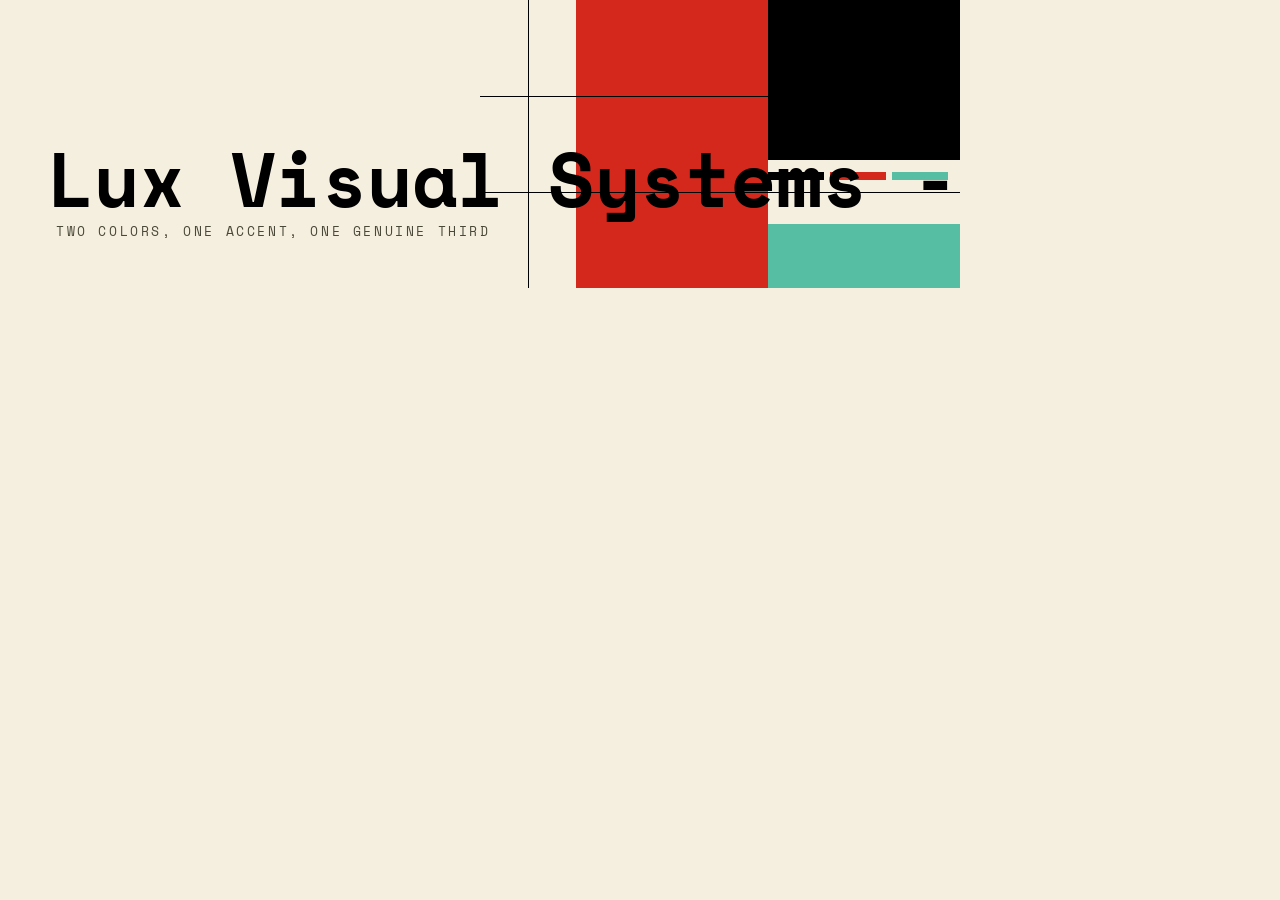
==== docs/banner.html @ a93719be "refactor(branding)!: unify the Lux Visual Systems family" ====
<!doctype html>
<html lang="en">
<head>
  <meta charset="utf-8" />
  <title>Lux Visual Systems - Tri-Swiss — banner</title>
  <!-- The house banner: the design system's cover. Rendered to
       docs/assets/banner-light.png and banner-dark.png by
       scripts/capture/banner.sh (headless Chrome, 960x288 at 2x).
       Add ?dark to render the dark theme.
       Derivation: primary slab 192x288 (3x 64) at x=576 bleeding top and
       bottom; foreground block 192x160 at x=768 bleeding top and right;
       highlight block 192x64 at x=768 y=224, the third color kept smaller
       than Red's block as the system caps it, separated from Red by the ink
       block and a 64px ground gap so the two accents never touch; three 1px
       border rules (y=96, y=192, x=528) because the system is "borders, not
       shadows"; the tri-part segment stripe (ink/red/turquoise, 56x8, gap 6)
       as the one place the accents meet; name in the display face at 76px so
       it fits the 440px text zone; 64px grid pitch throughout. -->
  <link rel="preconnect" href="https://fonts.googleapis.com" />
  <link rel="preconnect" href="https://fonts.gstatic.com" crossorigin />
  <link href="https://fonts.googleapis.com/css2?family=Space+Mono:wght@400;700&display=swap" rel="stylesheet" />
  <link rel="stylesheet" href="assets/site.css" />
  <style>
    html, body { margin:0; width:960px; height:288px; overflow:hidden; }
    .banner { position:relative; width:960px; height:288px; background:var(--background); }
    .banner svg { position:absolute; inset:0; display:block; }
    .banner .red { fill:var(--primary); }
    .banner .ink { fill:var(--foreground); }
    .banner .turq { fill:var(--highlight); }
    .banner .rule { stroke:var(--border); stroke-width:1; fill:none; }
    .banner .name { position:absolute; left:48px; bottom:74px; margin:0; font-family:var(--font-mono);
      font-weight:700; font-size:76px; line-height:.92; letter-spacing:-0.02em; color:var(--foreground); white-space:nowrap; }
    .banner .tag { position:absolute; left:48px; bottom:44px; margin:0; font-family:var(--font-mono); font-size:13px;
      letter-spacing:0.2em; text-transform:uppercase; color:var(--muted-foreground); }
  </style>
  <script>if (location.search.indexOf("dark") !== -1) document.documentElement.classList.add("dark");</script>
</head>
<body>
  <div class="banner">
    <svg width="960" height="288" viewBox="0 0 960 288" aria-hidden="true">
      <rect class="red" x="576" y="0" width="192" height="288"/>
      <rect class="ink" x="768" y="0" width="192" height="160"/>
      <rect class="turq" x="768" y="224" width="192" height="64"/>
      <line class="rule" x1="480" y1="96.5" x2="960" y2="96.5"/>
      <line class="rule" x1="480" y1="192.5" x2="960" y2="192.5"/>
      <line class="rule" x1="528.5" y1="0" x2="528.5" y2="288"/>
      <rect class="ink" x="768" y="172" width="56" height="8"/>
      <rect class="red" x="830" y="172" width="56" height="8"/>
      <rect class="turq" x="892" y="172" width="56" height="8"/>
    </svg>
    <p class="name">Lux Visual Systems - Tri-Swiss</p>
    <p class="tag">Two colors, one accent, one genuine third</p>
  </div>
</body>
</html>
---- docs/assets/site.css ----
/* Lux Visual Systems - Tri-Swiss — documentation site stylesheet.
 * Tokens mirror skills/lux-visual-systems-tri-swiss/assets/theme.css exactly; keep them in sync.
 * Everything below the token blocks is the showcase/documentation chrome and the
 * component patterns documented in skills/lux-visual-systems-tri-swiss/references/components.md. */

:root {
  --background:#f5efe0; --foreground:#000000; --card:#faf6ec; --card-foreground:#000000;
  --primary:#d3281b; --primary-foreground:#f5efe0; --primary-foreground-strong:#faf6ec; --secondary:#000000; --secondary-foreground:#f5efe0;
  --muted:#ebe5d5; --muted-foreground:#4a4838; --border:#000000; --input:#faf6ec; --ring:#d3281b;
  --highlight:#56bfa3; --highlight-foreground:#000000;
  --radius:0.5rem;
  /* Role fonts — Space flavor (default). --font-serif is shared by both flavors and
     is never overridden by .geist. --font-display defaults to --font-mono until the
     .jost accent is applied. */
  --font-mono:'Space Mono',ui-monospace,monospace; --font-sans:'Space Grotesk',system-ui,sans-serif;
  --font-serif:'Zilla Slab',Georgia,serif; --font-display:var(--font-mono);
}
/* Geist flavor — class="geist" on <html>; composes with .dark and .jost. */
.geist { --font-mono:'Geist Mono',ui-monospace,monospace; --font-sans:'Geist',system-ui,sans-serif; }
/* Jost heading accent — not a flavor, an independent on/off switch. */
.jost { --font-display:'Jost',system-ui,sans-serif; }
.dark {
  --background:#000000; --foreground:#f5efe0; --card:#161616; --card-foreground:#f5efe0;
  --primary:#e2503f; --primary-foreground:#f5efe0; --primary-foreground-strong:#1a120e; --secondary:#f5efe0; --secondary-foreground:#000000;
  --muted:#1f1f1f; --muted-foreground:#a8a696; --border:#f5efe0; --input:#161616; --ring:#e2503f;
  --highlight:#63cbae; --highlight-foreground:#000000;
}

/* ---------- Base ---------- */
* { box-sizing:border-box; }
html { scroll-behavior:smooth; }
body { margin:0; background:var(--background); color:var(--foreground);
  font-family:var(--font-sans); line-height:1.65;
  -webkit-font-smoothing:antialiased; font-feature-settings:"kern","liga","calt"; }
h1,h2,h3,h4,h5,h6 { font-family:var(--font-display); font-weight:700; margin:0; }
h1 { font-size:3rem; letter-spacing:-0.02em; line-height:1.1; }
h2 { font-size:2.25rem; letter-spacing:-0.02em; line-height:1.15; }
h3 { font-size:1.5rem; line-height:1.3; }
h4 { font-size:1.25rem; line-height:1.3; }
h5 { font-size:1.125rem; line-height:1.3; }
p { margin:0; }
p + p { margin-top:14px; }
a { color:inherit; }
code { font-family:var(--font-mono); font-size:0.85em; background:var(--muted); padding:1px 5px; }
pre { font-family:var(--font-mono); font-size:0.85rem; line-height:1.6; background:var(--muted);
  border:1px solid var(--border); padding:16px 20px; margin:0; overflow:auto; }
pre code { background:none; padding:0; font-size:inherit; }
blockquote { font-family:var(--font-serif); font-style:italic; font-size:1.5rem; line-height:1.45;
  border-left:2px solid var(--border); margin:40px 0 0; padding:2px 0 2px 24px; max-width:62ch; }
.label { font-family:var(--font-mono); font-size:0.75rem; text-transform:uppercase;
  letter-spacing:0.2em; color:var(--muted-foreground); }
.label.active, .label-active { color:var(--foreground); font-weight:700; }
.muted { color:var(--muted-foreground); }
.small { font-size:0.85rem; }
.lead { font-size:1.15rem; max-width:60ch; }
.measure { max-width:66ch; }
.mono { font-family:var(--font-mono); }
.serif { font-family:var(--font-serif); }
.tnum { font-variant-numeric:tabular-nums; font-feature-settings:"tnum" 1; }
.accent-word { color:var(--primary); }
.hl { color:var(--highlight); }
.icon { width:20px; height:20px; fill:none; stroke:currentColor;
  stroke-width:1.5; stroke-linecap:square; stroke-linejoin:miter; }

/* Section header: heading beside a rule; border by default, primary when emphasized. */
.divider { display:flex; align-items:baseline; gap:12px; margin:0 0 24px; }
.divider .rule { height:1px; flex:1; background:var(--border); }
.divider .rule.red { background:var(--primary); }
.divider .stripe { align-self:center; }
section { padding:64px 0; border-top:1px solid var(--border); }
section.first { border-top:none; padding-top:0; }
.sub { margin:-8px 0 24px; }

/* Tri-part segment stripe: ink, Red, Turquoise, three equal segments, 3px, any length. */
.stripe { display:flex; gap:3px; width:36px; }
.stripe i { height:3px; flex:1; background:var(--foreground); }
.stripe i:nth-child(2) { background:var(--primary); }
.stripe i:nth-child(3) { background:var(--highlight); }
.stripe.hero { width:64px; gap:4px; }
.stripe.flourish { width:140px; gap:6px; }
.flourish-row { display:flex; justify-content:center; padding:32px 0 0; }

/* Hero brand moment: turquoise line with a filled circle icon. */
.hero-moment { display:flex; align-items:center; gap:8px; margin-top:12px; color:var(--highlight);
  font-family:var(--font-mono); font-weight:700; font-size:1.5rem; }

/* ---------- Layout: Structural Block sidebar + content ---------- */
.layout { display:flex; min-height:100vh; }
.sidebar { width:22%; min-width:220px; max-width:280px; flex-shrink:0;
  background:var(--primary); color:var(--primary-foreground);
  position:sticky; top:0; height:100vh; overflow-y:auto;
  display:flex; flex-direction:column; justify-content:space-between;
  padding:32px 28px; }
.sidebar-wordmark { font-family:var(--font-mono); font-weight:700; font-size:1.4rem; line-height:1.2;
  color:inherit; text-decoration:none; }
.sidebar-nav { margin-top:40px; display:flex; flex-direction:column; gap:14px;
  font-family:var(--font-mono); font-size:0.8rem; text-transform:uppercase; letter-spacing:0.15em; }
.sidebar-nav a { color:var(--primary-foreground-strong); text-decoration:none; opacity:0.75;
  border-bottom:2px solid transparent; padding-bottom:2px; width:max-content;
  transition:opacity 0.15s, border-color 0.15s; }
.sidebar-nav a:hover { opacity:1; border-bottom-color:var(--highlight); }
.sidebar-nav a[aria-current="page"] { opacity:1; font-weight:700; }
.sidebar-bottom { color:var(--primary-foreground-strong); display:flex; flex-direction:column; gap:14px; margin-top:32px;
  font-family:var(--font-mono); font-size:0.7rem; text-transform:uppercase; letter-spacing:0.12em; }
.sidebar-bottom a { color:var(--primary-foreground-strong); text-decoration:none; opacity:0.85;
  display:inline-flex; align-items:center; gap:6px; transition:opacity 0.15s; }
.sidebar-bottom a:hover { opacity:1; }
.sidebar-bottom .toggle button { color:var(--primary-foreground-strong); opacity:0.6; }
.sidebar-bottom .toggle button[aria-pressed="true"] { opacity:1; }
.sidebar-bottom .toggle .mid { color:var(--primary-foreground-strong); opacity:0.4; }
.hamburger { display:none; background:none; border:none; color:var(--primary-foreground-strong); cursor:pointer; padding:4px; }
.content { flex:1; min-width:0; }
.content-inner { max-width:900px; margin:0 auto; padding:0 32px; }
.page-head { padding:56px 0 48px; }
.page-head h1 { margin:20px 0 0; }
.page-head .stripe { margin-top:16px; }
.page-head .lead { margin-top:24px; }
footer { border-top:1px solid var(--border); padding:48px 0; }
.footer-row { display:flex; justify-content:space-between; align-items:baseline; flex-wrap:wrap; gap:16px;
  font-family:var(--font-mono); font-size:0.75rem; text-transform:uppercase; letter-spacing:0.15em; }
.footer-row a { text-decoration:none; }
.pager { display:flex; justify-content:space-between; gap:16px; flex-wrap:wrap; border-top:1px solid var(--border); padding:32px 0 0; }
.pager a { text-decoration:none; display:inline-flex; align-items:center; gap:8px; }

/* Toggle */
.toggle { display:flex; align-items:baseline; gap:6px; font-family:var(--font-mono);
  font-size:0.75rem; text-transform:uppercase; letter-spacing:0.2em; }
.toggle button { background:none; border:none; padding:0; cursor:pointer;
  font:inherit; letter-spacing:inherit; text-transform:inherit; color:var(--muted-foreground); }
.toggle button:hover, .toggle button[aria-pressed="true"] { color:var(--foreground); }
.toggle .mid { color:var(--muted-foreground); opacity:0.4; }

/* ---------- Grids and cards ---------- */
.grid { display:grid; gap:20px; }
.grid-2 { grid-template-columns:1fr 1fr; }
.grid-3 { grid-template-columns:repeat(3,1fr); }
.grid-4 { grid-template-columns:repeat(4,1fr); }
.grid-auto { grid-template-columns:repeat(auto-fill,minmax(260px,1fr)); }
.gap-32 { gap:32px; } .gap-40 { gap:40px; }
.card { border:1px solid var(--border); background:var(--card); color:var(--card-foreground); padding:24px; }
.card h4 { font-family:var(--font-mono); font-size:1rem; }
.card p.small { margin-top:8px; }
.card-emphasis { border-color:var(--primary); }
.card-accent { border-color:var(--highlight); background:color-mix(in srgb, var(--highlight) 8%, var(--card)); }
.card-interactive { display:block; text-decoration:none; color:inherit; background:none; border-color:var(--primary);
  transition:border-color 0.15s, background-color 0.15s; }
.card-interactive:hover, .card-interactive.is-hover-demo { border-color:var(--highlight);
  background:color-mix(in srgb, var(--highlight) 5%, var(--card)); }
.demo { border:1px solid var(--border); padding:20px; }
.demo > .label { display:block; margin-bottom:16px; }
.demo .note { text-transform:none; letter-spacing:normal; color:var(--muted-foreground); }
.index-card { display:block; text-decoration:none; color:inherit; border:1px solid var(--border);
  padding:24px; transition:border-color 0.15s; }
.index-card:hover { border-color:var(--primary); }
.index-card.demo { padding:20px; }
.index-card.demo > .label { display:block; margin-bottom:16px; }
.index-card.demo .btn, .index-card.demo .demo-nav-link { pointer-events:none; }
.index-card h4 { font-family:var(--font-mono); font-size:1rem; margin-top:12px; }
.index-card p { margin-top:8px; font-size:0.85rem; color:var(--muted-foreground); }

/* ---------- Turquoise Structural Block ---------- */
.callout { background:var(--highlight); color:var(--highlight-foreground); padding:14px 16px; max-width:60ch; }
.callout .t { margin:0; font-family:var(--font-mono); font-size:0.7rem; text-transform:uppercase; letter-spacing:0.12em; font-weight:700; }
.callout p { margin:8px 0 0; font-size:0.9rem; }
.panel { background:var(--highlight); color:var(--highlight-foreground); padding:40px; }
.panel .label { color:var(--highlight-foreground); opacity:0.7; }
.panel .statement { margin:12px 0 0; font-family:var(--font-mono); font-weight:700; font-size:1.5rem; line-height:1.3; max-width:44ch; }
.closing-band { background:var(--highlight); color:var(--highlight-foreground); padding:28px 0; text-align:center; }
.closing-band p { margin:0; font-family:var(--font-mono); text-transform:uppercase; letter-spacing:0.15em; font-size:0.8rem; font-weight:700; }
.hl-underline { border-bottom:2px solid var(--highlight); padding-bottom:2px; }
.hl-dot { width:6px; height:6px; border-radius:9999px; background:var(--highlight); display:inline-block; }
.hl-wash { background:color-mix(in srgb, var(--highlight) 10%, transparent); padding:12px 16px; }

/* ---------- Buttons ---------- */
.btn { font-family:var(--font-mono); font-size:0.75rem; text-transform:uppercase; letter-spacing:0.2em;
  padding:8px 16px; border:1px solid var(--foreground); background:none; color:var(--foreground);
  cursor:pointer; text-decoration:none; display:inline-flex; align-items:center; gap:8px;
  transition:background-color 0.15s, color 0.15s, border-color 0.15s, opacity 0.15s; }
.btn-ghost { border-color:transparent; color:var(--muted-foreground); }
.btn-ghost:hover { color:var(--foreground); }
.btn-outlined:hover { background:var(--foreground); color:var(--background); }
.btn-filled { background:var(--foreground); color:var(--background); }
.btn-filled:hover { opacity:0.9; }
.btn-destructive, .btn-accent { border-color:var(--primary); color:var(--primary); }
.btn-destructive:hover, .btn-destructive.is-hover-demo { background:var(--primary); color:var(--primary-foreground-strong); }
.btn-accent:hover, .btn-accent.is-hover-demo { background:var(--highlight); color:var(--highlight-foreground); border-color:var(--highlight); }
.btn:disabled { opacity:0.4; cursor:default; }
.btn:disabled:hover { background:none; color:var(--foreground); }
.btn:focus-visible { outline:1px solid var(--ring); outline-offset:1px; }
.hover-pair { display:flex; gap:24px; flex-wrap:wrap; }
.hover-pair > div { display:flex; flex-direction:column; gap:8px; align-items:flex-start; }
.cap { font-family:var(--font-mono); font-size:0.65rem; text-transform:uppercase; letter-spacing:0.12em; color:var(--muted-foreground); }
.on-red { background:var(--primary); padding:16px; display:flex; gap:0; }
.on-red > div { flex:1; }
.on-red .cap { color:var(--primary-foreground-strong); opacity:0.7; }
.demo-nav-link { color:var(--primary-foreground-strong); text-decoration:none; opacity:0.75;
  border-bottom:2px solid transparent; padding-bottom:2px;
  font-family:var(--font-mono); font-size:0.8rem; text-transform:uppercase; letter-spacing:0.15em;
  transition:opacity 0.15s, border-color 0.15s; }
.demo-nav-link:hover, .demo-nav-link.is-hover-demo { opacity:1; border-bottom-color:var(--highlight); }

/* ---------- Tags ---------- */
.tag { font-family:var(--font-mono); font-size:0.65rem; text-transform:uppercase; letter-spacing:0.12em;
  padding:2px 8px; display:inline-flex; align-items:center; gap:6px; }
.tag-neutral { color:var(--muted-foreground); }
.tag-signal { background:var(--foreground); color:var(--background); }
.tag-outlined { border:1px dashed color-mix(in srgb, var(--foreground) 50%, transparent); color:color-mix(in srgb, var(--foreground) 80%, transparent); }
.tag-saved { border:1px solid color-mix(in srgb, var(--foreground) 30%, transparent); color:color-mix(in srgb, var(--foreground) 50%, transparent); }
.tag .dot { width:4px; height:4px; border-radius:9999px; background:currentColor; display:inline-block; }

/* ---------- Status pips ---------- */
.pip { display:inline-flex; align-items:center; gap:8px; font-family:var(--font-mono);
  font-size:0.75rem; text-transform:uppercase; letter-spacing:0.15em; }
.pip i { width:6px; height:6px; border-radius:9999px; background:var(--foreground); }
.pip.warn i { background:var(--primary); }
.pip.load i { background:color-mix(in srgb, var(--muted-foreground) 30%, transparent); animation:pulse 1.2s infinite; }
.pip.off i { background:color-mix(in srgb, var(--foreground) 25%, transparent); }
@keyframes pulse { 50% { opacity:0.3; } }

/* ---------- Inputs ---------- */
.field label { display:block; margin-bottom:8px; }
.field input { width:100%; border:1px solid var(--border); background:var(--input); color:var(--foreground);
  padding:8px 12px; font-family:var(--font-mono); font-size:0.85rem; }
.field input::placeholder { color:var(--muted-foreground); }
.field input:focus, .field input.is-focus-demo { outline:1px solid var(--ring); outline-offset:0; }

/* ---------- Lists and tables ---------- */
.list-plain { list-style:none; margin:0; padding:0; }
.list-plain li { border-top:1px solid var(--border); padding:10px 0; }
.list-plain li:first-child { border-top:none; }
.list-plain.ordered li { display:flex; gap:12px; }
.list-plain.ordered .n { font-family:var(--font-mono); font-variant-numeric:tabular-nums; color:var(--muted-foreground); }
table.data-table { width:100%; border-collapse:collapse; font-size:0.85rem; }
table.data-table th { font-family:var(--font-mono); font-weight:700; text-transform:uppercase;
  letter-spacing:0.1em; font-size:0.7rem; text-align:left; padding:8px 0; border-bottom:2px solid var(--border); vertical-align:bottom; }
table.data-table td { padding:8px 12px 8px 0; border-bottom:1px solid var(--border); vertical-align:top; }
table.data-table td.num, table.data-table th.num { text-align:right; font-variant-numeric:tabular-nums; padding-right:0; }
table.data-table td code { white-space:nowrap; }
.tok-swatch { display:inline-block; width:14px; height:14px; border:1px solid var(--border); vertical-align:-2px; margin-right:8px; }

/* ---------- Figures ---------- */
figure.img-grid { margin:0; border:1px solid var(--border); }
figure.img-grid .img { aspect-ratio:4/3; background:linear-gradient(135deg, var(--primary) 0%, var(--highlight) 100%); }
figure.img-grid .img.gray { filter:grayscale(1); }
figure.img-grid figcaption, .caption { border-top:1px solid var(--border); padding:10px 12px;
  font-family:var(--font-mono); font-style:italic; font-size:0.85rem; color:var(--muted-foreground); }

/* ---------- Modal demo (static) ---------- */
.modal-demo { position:relative; height:280px; overflow:hidden; border:1px solid var(--border); }
.modal-demo .page { padding:24px; }
.modal-demo .overlay { position:absolute; inset:0; display:flex; align-items:center; justify-content:center;
  background:color-mix(in srgb, var(--background) 80%, transparent); padding:0 24px; }
.modal-demo .panel { background:var(--background); color:var(--foreground); width:100%; max-width:560px;
  border:1px solid var(--foreground); padding:24px; font-family:var(--font-mono); font-size:0.85rem; }
.modal-demo .panel h4 { font-family:var(--font-mono); font-size:1rem; margin-bottom:8px; }
.modal-demo .panel p { margin:0 0 20px; color:var(--muted-foreground); font-family:var(--font-sans); }
.row { display:flex; flex-wrap:wrap; gap:12px; align-items:center; }

/* ---------- Palette chips ---------- */
.palette { display:grid; grid-template-columns:repeat(auto-fill,minmax(172px,1fr)); gap:16px; }
.palette figure { margin:0; border:1px solid var(--border); }
.pal-chip { height:64px; }
.palette figcaption { border-top:1px solid var(--border); padding:8px 10px; }
.palette .label { display:block; }
.palette .role { font-family:var(--font-mono); font-size:0.7rem; color:var(--muted-foreground); }
.pal-vals { margin:8px 0 0; font-family:var(--font-mono); font-size:0.62rem; line-height:1.55; color:var(--muted-foreground); }

/* ---------- Type specimens ---------- */
.specimen { display:grid; grid-template-columns:200px 1fr; gap:24px; align-items:baseline;
  border-top:1px solid var(--border); padding:16px 0; }
.specimen:first-child { border-top:none; }
.specimen .meta { font-family:var(--font-mono); font-size:0.65rem; letter-spacing:0.12em; text-transform:uppercase; color:var(--muted-foreground); line-height:1.8; }
.specimen .meta b { display:block; color:var(--foreground); font-weight:700; }
.weights p + p { margin-top:14px; }

/* ---------- Cover / banner on the overview ---------- */
.cover-wrap { container-type:inline-size; }
.cover { position:relative; width:100%; aspect-ratio:960/288; overflow:hidden; border:1px solid var(--border); background:var(--background); }
.cover svg { position:absolute; inset:0; width:100%; height:100%; display:block; }
.cover .red { fill:var(--primary); }
.cover .ink { fill:var(--foreground); }
.cover .turq { fill:var(--highlight); }
.cover .rule { stroke:var(--border); stroke-width:1; fill:none; vector-effect:non-scaling-stroke; }
.cover .name { position:absolute; left:5%; bottom:25.7%; margin:0; font-family:var(--font-display);
  font-weight:700; font-size:7.9cqw; line-height:0.92; letter-spacing:-0.02em; color:var(--foreground); white-space:nowrap; }
.cover .tagline { position:absolute; left:5%; bottom:15.3%; margin:0; font-family:var(--font-mono);
  font-size:max(8px, 1.35cqw); letter-spacing:0.2em; text-transform:uppercase; color:var(--muted-foreground); }

/* ---------- Responsive ---------- */
@media (max-width: 860px) {
  .layout { flex-direction:column; }
  .sidebar { width:100%; max-width:none; height:auto; position:sticky; top:0; z-index:10;
    flex-direction:row; align-items:center; justify-content:space-between; padding:16px 20px; }
  .sidebar > div:first-child { display:flex; align-items:center; justify-content:space-between; width:100%; }
  .sidebar-nav { display:none; margin-top:0; position:absolute; top:100%; left:0; right:0;
    background:var(--primary); padding:20px; flex-direction:column; gap:16px; }
  .sidebar-nav.open { display:flex; }
  .sidebar-bottom { display:none; }
  .hamburger { display:block; }
  .content-inner { padding:0 20px; }
  .grid-2, .grid-3, .grid-4 { grid-template-columns:1fr; }
  .specimen { grid-template-columns:1fr; gap:8px; }
  h1 { font-size:2.25rem; }
  .page-head { padding:32px 0; }
  section { padding:40px 0; }
}
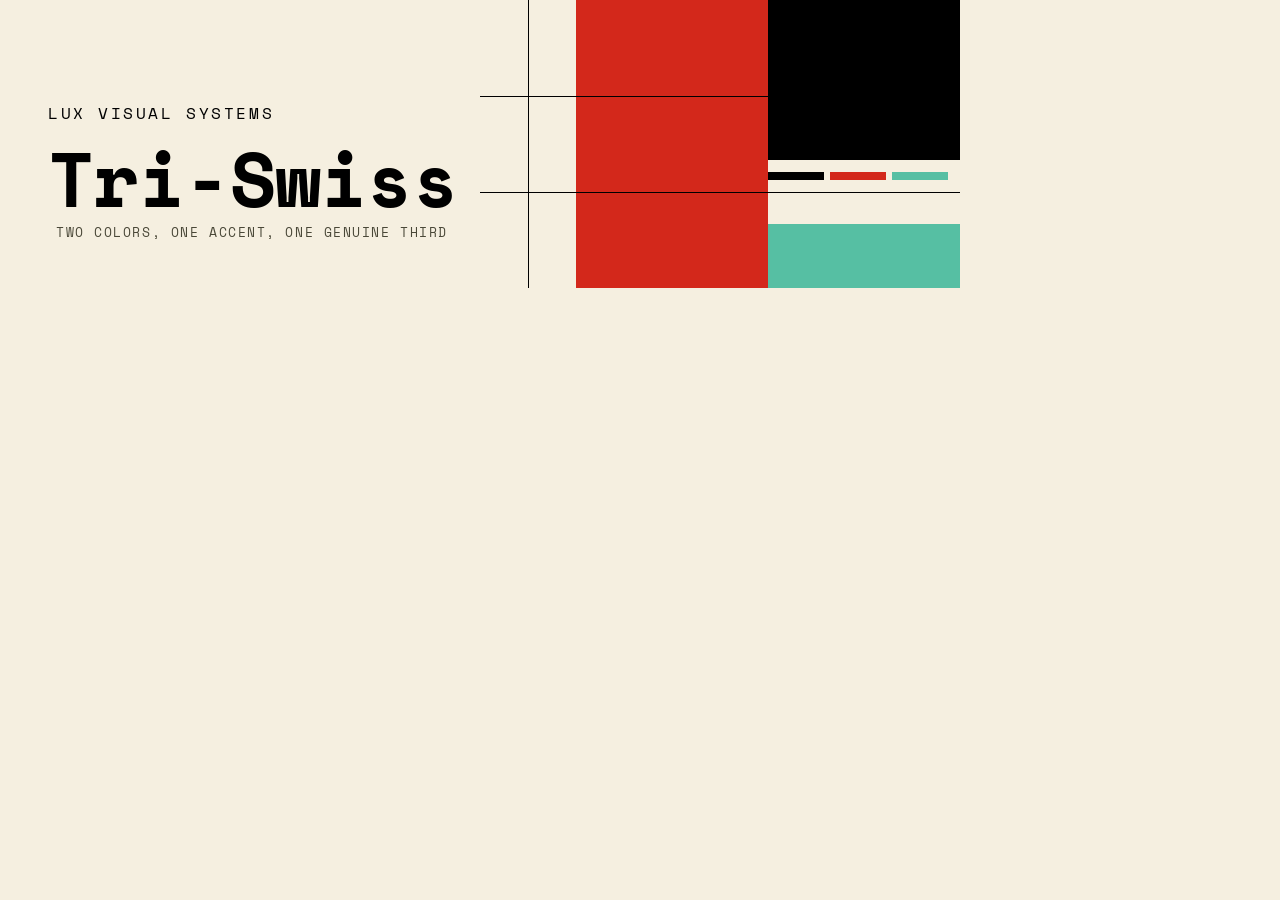
==== commit a27b80d1: "fix(branding): fit family names within banner graphics" ====
--- a/docs/banner.html
+++ b/docs/banner.html
@@ -28,10 +28,12 @@
     .banner .ink { fill:var(--foreground); }
     .banner .turq { fill:var(--highlight); }
     .banner .rule { stroke:var(--border); stroke-width:1; fill:none; }
+    .banner .family { position:absolute; left:48px; bottom:164px; max-width:432px; margin:0; font-family:var(--font-mono);
+      font-weight:400; font-size:16px; line-height:1.4; letter-spacing:0.16em; text-transform:uppercase; color:var(--foreground); }
     .banner .name { position:absolute; left:48px; bottom:74px; margin:0; font-family:var(--font-mono);
       font-weight:700; font-size:76px; line-height:.92; letter-spacing:-0.02em; color:var(--foreground); white-space:nowrap; }
     .banner .tag { position:absolute; left:48px; bottom:44px; margin:0; font-family:var(--font-mono); font-size:13px;
-      letter-spacing:0.2em; text-transform:uppercase; color:var(--muted-foreground); }
+      max-width:440px; line-height:1.35; letter-spacing:0.12em; text-transform:uppercase; color:var(--muted-foreground); }
   </style>
   <script>if (location.search.indexOf("dark") !== -1) document.documentElement.classList.add("dark");</script>
 </head>
@@ -48,7 +50,8 @@
       <rect class="red" x="830" y="172" width="56" height="8"/>
       <rect class="turq" x="892" y="172" width="56" height="8"/>
     </svg>
-    <p class="name">Lux Visual Systems - Tri-Swiss</p>
+    <p class="family">Lux Visual Systems</p>
+    <p class="name">Tri-Swiss</p>
     <p class="tag">Two colors, one accent, one genuine third</p>
   </div>
 </body>
--- a/docs/assets/site.css
+++ b/docs/assets/site.css
@@ -281,10 +281,22 @@
 .cover .ink { fill:var(--foreground); }
 .cover .turq { fill:var(--highlight); }
 .cover .rule { stroke:var(--border); stroke-width:1; fill:none; vector-effect:non-scaling-stroke; }
+.cover .family { position:absolute; left:5%; bottom:57%; max-width:45%; margin:0; font-family:var(--font-mono);
+  font-weight:400; font-size:max(8px, 1.6cqw); line-height:1.4; letter-spacing:0.16em; text-transform:uppercase; color:var(--foreground); }
 .cover .name { position:absolute; left:5%; bottom:25.7%; margin:0; font-family:var(--font-display);
   font-weight:700; font-size:7.9cqw; line-height:0.92; letter-spacing:-0.02em; color:var(--foreground); white-space:nowrap; }
 .cover .tagline { position:absolute; left:5%; bottom:15.3%; margin:0; font-family:var(--font-mono);
-  font-size:max(8px, 1.35cqw); letter-spacing:0.2em; text-transform:uppercase; color:var(--muted-foreground); }
+  font-size:max(7px, 1.35cqw); max-width:46%; line-height:1.35; letter-spacing:0.12em; text-transform:uppercase; color:var(--muted-foreground); }
+
+/* Keep the short variant title inside the clear field at compact banner sizes. */
+@container (max-width: 480px) {
+  .cover .family { bottom:65%; }
+  .cover .name { bottom:34%; }
+  .cover .tagline { bottom:8%; }
+}
+@container (max-width: 340px) {
+  .cover .tagline { display:none; }
+}
 
 /* ---------- Responsive ---------- */
 @media (max-width: 860px) {
